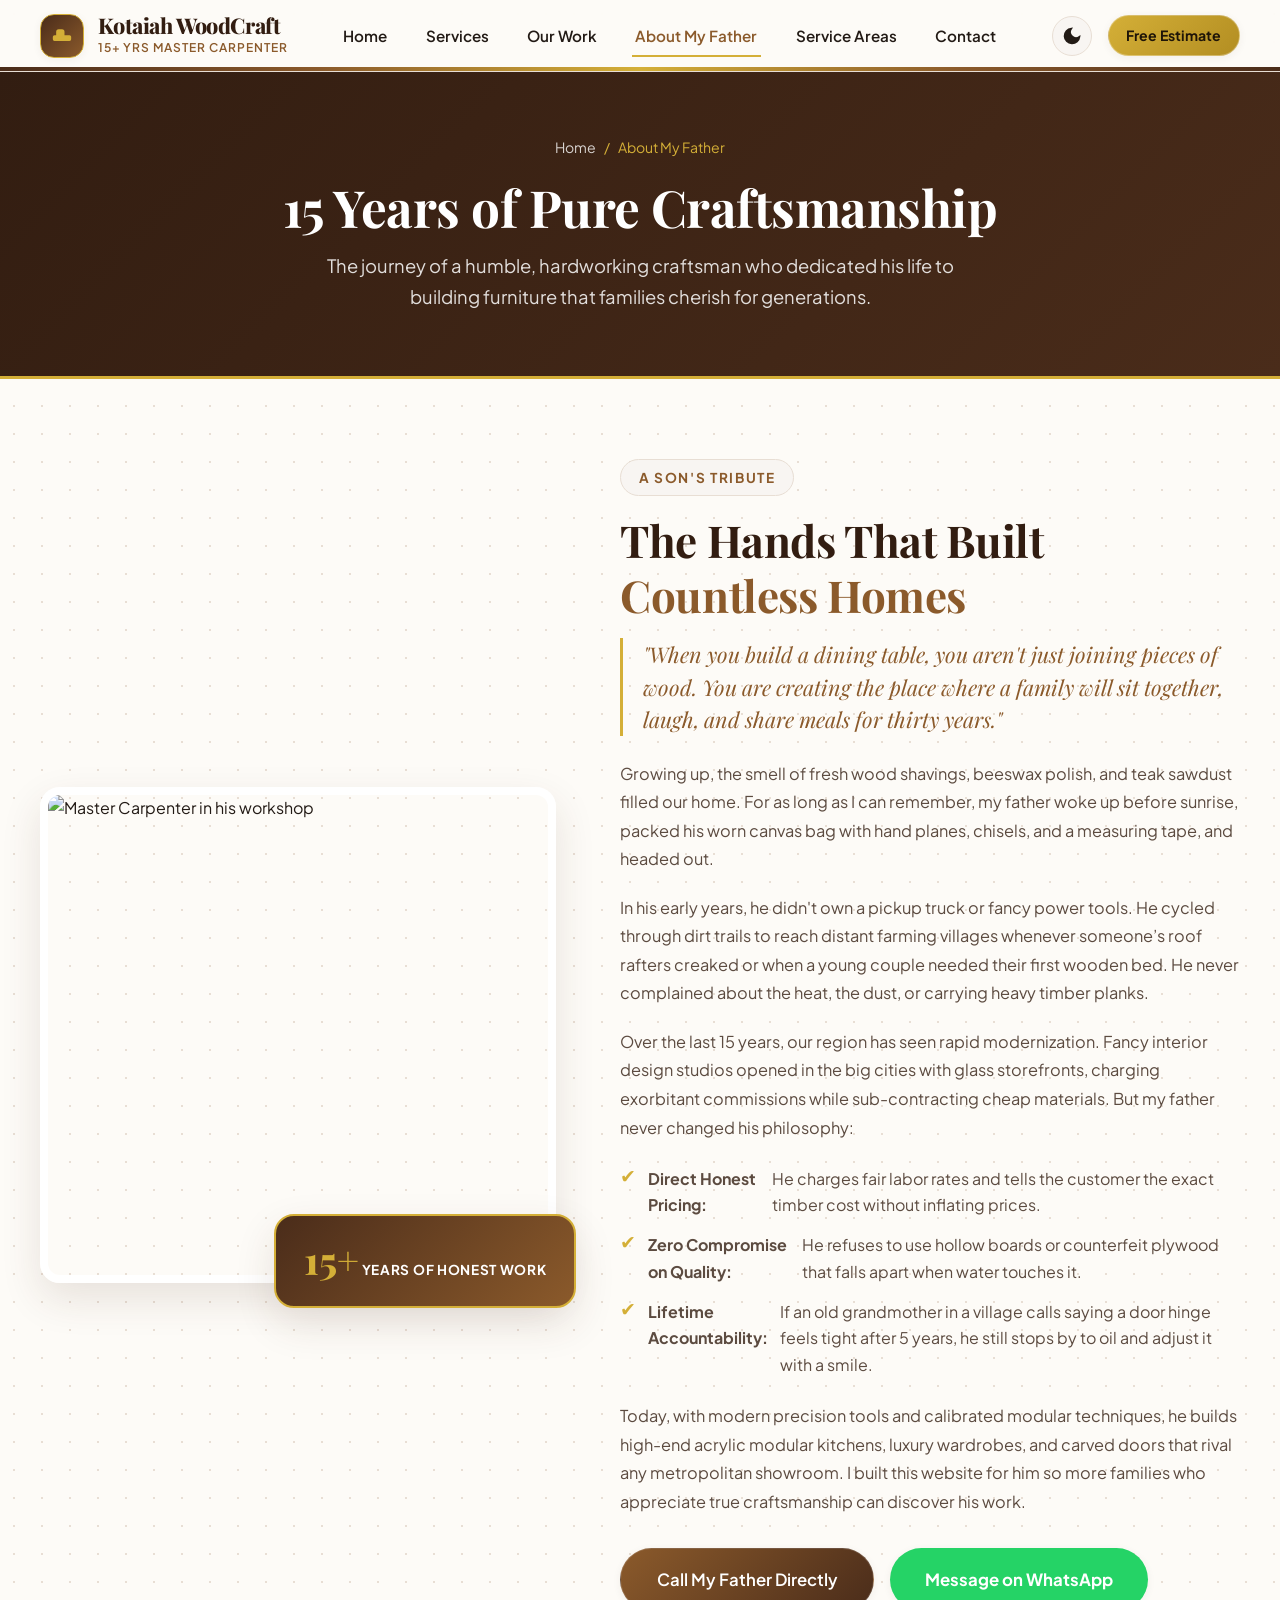
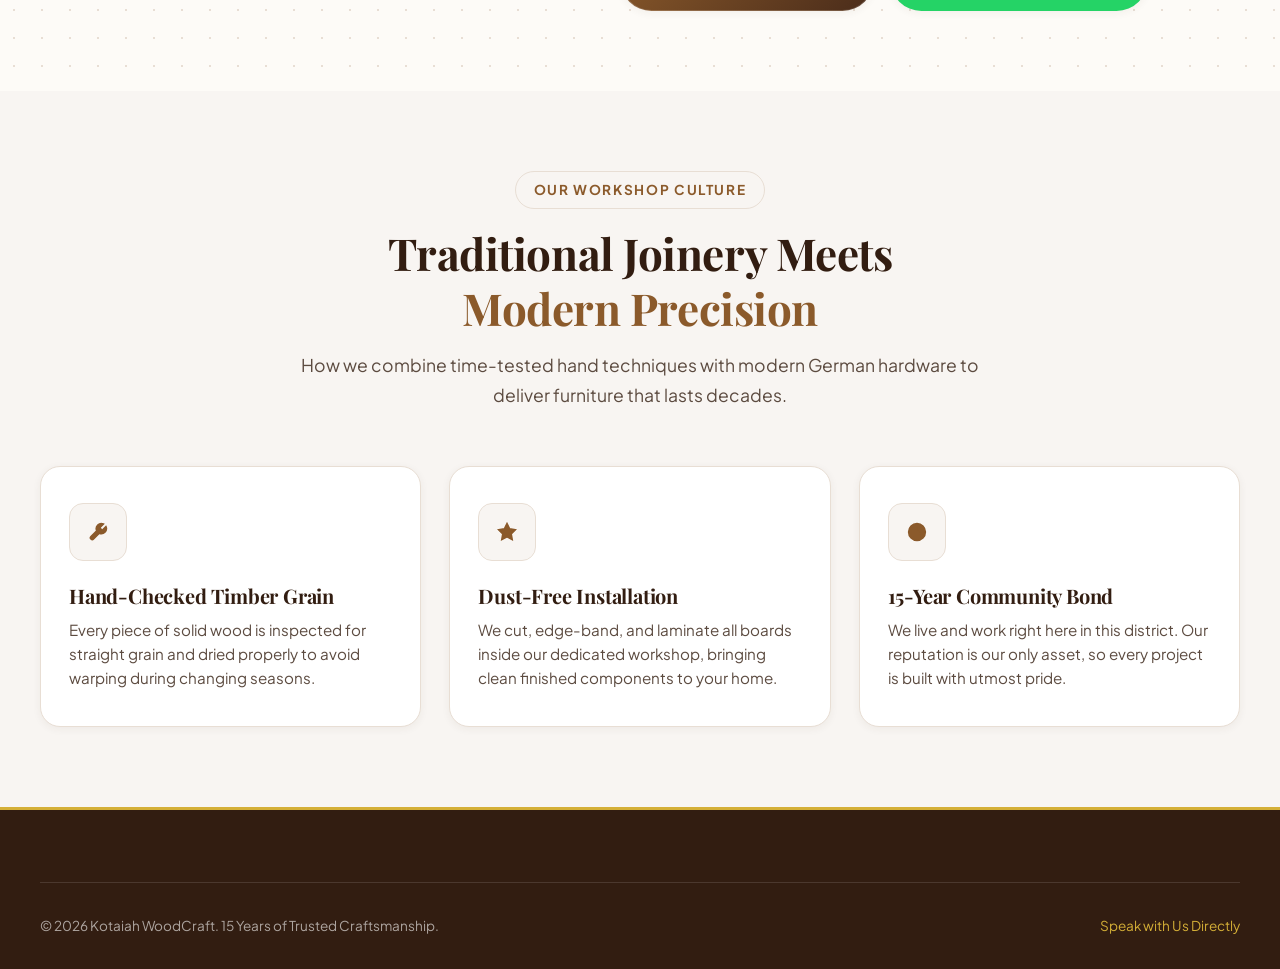
==== about.html @ 524566ff "Kotaiah woodcraft website" ====
<!DOCTYPE html>
<html lang="en" data-theme="light">
<head>
  <meta charset="UTF-8">
  <meta name="viewport" content="width=device-width, initial-scale=1.0">
  <title>About My Father - 15 Years of Dedicated Woodcraft &amp; Trust</title>
  <meta name="description" content="The story of a master carpenter who has spent 15 years building honest, durable furniture for families and businesses across nearby villages.">
  <meta name="keywords" content="master carpenter story, trusted local carpenter, custom furniture craftsman, 15 years carpentry experience, village carpenter">

  <link rel="preconnect" href="https://fonts.googleapis.com">
  <link rel="preconnect" href="https://fonts.gstatic.com" crossorigin>
  <link href="https://fonts.googleapis.com/css2?family=Playfair+Display:ital,wght@0,600;0,700;0,800;1,600&family=Plus+Jakarta+Sans:wght@400;500;600;700&display=swap" rel="stylesheet">
  <link rel="stylesheet" href="css/style.css">
</head>
<body>

  <!-- Header -->
  <header class="site-header wood-grain-accent">
    <div class="container nav-container">
      <a href="index.html" class="brand" aria-label="Master Carpenter Home">
        <div class="brand-icon-box">
          <svg class="icon" viewBox="0 0 24 24" fill="none" stroke="currentColor" stroke-width="2">
            <path d="M3 17h18a1 1 0 0 0 1-1v-3a1 1 0 0 0-1-1H3a1 1 0 0 0-1 1v3a1 1 0 0 0 1 1z"/>
            <path d="M6 12V7a2 2 0 0 1 2-2h4a2 2 0 0 1 2 2v5"/>
          </svg>
        </div>
        <div class="brand-text">
          <span class="brand-name">Kotaiah WoodCraft</span>
          <span class="brand-tagline">15+ Yrs Master Carpenter</span>
        </div>
      </a>

      <nav class="nav-menu" id="navMenu">
        <a href="index.html" class="nav-link">Home</a>
        <a href="services.html" class="nav-link">Services</a>
        <a href="gallery.html" class="nav-link">Our Work</a>
        <a href="about.html" class="nav-link active">About My Father</a>
        <a href="index.html#villages" class="nav-link">Service Areas</a>
        <a href="contact.html" class="nav-link">Contact</a>
      </nav>

      <div class="nav-actions">
        <button id="themeToggleBtn" class="theme-toggle-btn" aria-label="Toggle dark/light mode">
          <svg class="icon moon-icon" viewBox="0 0 24 24" fill="none" stroke="currentColor" stroke-width="2"><path d="M21 12.79A9 9 0 1 1 11.21 3 7 7 0 0 0 21 12.79z"></path></svg>
          <svg class="icon sun-icon" viewBox="0 0 24 24" fill="none" stroke="currentColor" stroke-width="2"><circle cx="12" cy="12" r="5"></circle><line x1="12" y1="1" x2="12" y2="3"></line><line x1="12" y1="21" x2="12" y2="23"></line><line x1="4.22" y1="4.22" x2="5.64" y2="5.64"></line><line x1="18.36" y1="18.36" x2="19.78" y2="19.78"></line><line x1="1" y1="12" x2="3" y2="12"></line><line x1="21" y1="12" x2="23" y2="12"></line><line x1="4.22" y1="19.78" x2="5.64" y2="18.36"></line><line x1="18.36" y1="5.64" x2="19.78" y2="4.22"></line></svg>
        </button>
        <button class="btn btn-gold btn-sm btn-quote-header" data-open-modal="quoteModal">Free Estimate</button>
        <button id="hamburgerBtn" class="hamburger-btn" aria-label="Toggle mobile menu">
          <span></span><span></span><span></span>
        </button>
      </div>
    </div>
  </header>

  <main>
    <!-- Page Hero -->
    <section class="page-hero">
      <div class="container">
        <div class="breadcrumbs">
          <a href="index.html">Home</a> <span>/</span> <span>About My Father</span>
        </div>
        <h1 class="page-hero-title">15 Years of Pure Craftsmanship</h1>
        <p class="page-hero-subtitle">
          The journey of a humble, hardworking craftsman who dedicated his life to building furniture that families cherish for generations.
        </p>
      </div>
    </section>

    <!-- Deep Emotional Story Section -->
    <section class="section">
      <div class="container">
        <div class="about-father-layout">
          <div class="about-father-visual">
            <div class="father-img-frame">
              <img src="https://images.unsplash.com/photo-1540555700478-4be289fbecef?auto=format&fit=crop&w=900&q=80" alt="Master Carpenter in his workshop" class="father-img">
            </div>
            <div class="father-experience-badge">
              <span class="father-badge-num">15+</span>
              <span class="father-badge-text">Years of Honest Work</span>
            </div>
          </div>

          <div class="about-father-content">
            <span class="section-tag">A Son's Tribute</span>
            <h2 class="section-title">The Hands That Built <span>Countless Homes</span></h2>

            <p class="story-quote">
              "When you build a dining table, you aren't just joining pieces of wood. You are creating the place where a family will sit together, laugh, and share meals for thirty years."
            </p>

            <p>
              Growing up, the smell of fresh wood shavings, beeswax polish, and teak sawdust filled our home. For as long as I can remember, my father woke up before sunrise, packed his worn canvas bag with hand planes, chisels, and a measuring tape, and headed out.
            </p>

            <p>
              In his early years, he didn't own a pickup truck or fancy power tools. He cycled through dirt trails to reach distant farming villages whenever someone’s roof rafters creaked or when a young couple needed their first wooden bed. He never complained about the heat, the dust, or carrying heavy timber planks.
            </p>

            <p>
              Over the last 15 years, our region has seen rapid modernization. Fancy interior design studios opened in the big cities with glass storefronts, charging exorbitant commissions while sub-contracting cheap materials. But my father never changed his philosophy:
            </p>

            <ul style="margin: 1.5rem 0; display: flex; flex-direction: column; gap: 0.85rem; color: var(--text-muted); font-size: 1rem;">
              <li style="display: flex; gap: 0.75rem; align-items: flex-start;">
                <span style="color: var(--gold); font-size: 1.2rem; line-height: 1;">✔</span>
                <strong>Direct Honest Pricing:</strong> He charges fair labor rates and tells the customer the exact timber cost without inflating prices.
              </li>
              <li style="display: flex; gap: 0.75rem; align-items: flex-start;">
                <span style="color: var(--gold); font-size: 1.2rem; line-height: 1;">✔</span>
                <strong>Zero Compromise on Quality:</strong> He refuses to use hollow boards or counterfeit plywood that falls apart when water touches it.
              </li>
              <li style="display: flex; gap: 0.75rem; align-items: flex-start;">
                <span style="color: var(--gold); font-size: 1.2rem; line-height: 1;">✔</span>
                <strong>Lifetime Accountability:</strong> If an old grandmother in a village calls saying a door hinge feels tight after 5 years, he still stops by to oil and adjust it with a smile.
              </li>
            </ul>

            <p>
              Today, with modern precision tools and calibrated modular techniques, he builds high-end acrylic modular kitchens, luxury wardrobes, and carved doors that rival any metropolitan showroom. I built this website for him so more families who appreciate true craftsmanship can discover his work.
            </p>

            <div style="margin-top: 2rem; display: flex; gap: 1rem; flex-wrap: wrap;">
              <a href="tel:+919704313746" class="btn btn-primary btn-lg">Call My Father Directly</a>
              <a href="https://wa.me/916301417911" target="_blank" rel="noopener noreferrer" class="btn btn-whatsapp btn-lg">Message on WhatsApp</a>
            </div>
          </div>
        </div>
      </div>
    </section>

    <!-- Workshop & Philosophy Section -->
    <section class="section" style="background-color: var(--bg-cream);">
      <div class="container">
        <div class="section-header">
          <span class="section-tag">Our Workshop Culture</span>
          <h2 class="section-title">Traditional Joinery Meets <span>Modern Precision</span></h2>
          <p class="section-subtitle">
            How we combine time-tested hand techniques with modern German hardware to deliver furniture that lasts decades.
          </p>
        </div>

        <div class="trust-grid">
          <div class="trust-card">
            <div class="trust-icon-box">
              <svg class="icon" viewBox="0 0 24 24" fill="none" stroke="currentColor" stroke-width="2"><path d="M14.7 6.3a1 1 0 0 0 0 1.4l1.6 1.6a1 1 0 0 0 1.4 0l3.77-3.77a6 6 0 0 1-7.94 7.94l-6.91 6.91a2.12 2.12 0 0 1-3-3l6.91-6.91a6 6 0 0 1 7.94-7.94l-3.76 3.76z"/></svg>
            </div>
            <h3 class="trust-title">Hand-Checked Timber Grain</h3>
            <p class="trust-desc">Every piece of solid wood is inspected for straight grain and dried properly to avoid warping during changing seasons.</p>
          </div>

          <div class="trust-card">
            <div class="trust-icon-box">
              <svg class="icon" viewBox="0 0 24 24" fill="none" stroke="currentColor" stroke-width="2"><path d="M12 2l3.09 6.26L22 9.27l-5 4.87 1.18 6.88L12 17.77l-6.18 3.25L7 14.14 2 9.27l6.91-1.01L12 2z"/></svg>
            </div>
            <h3 class="trust-title">Dust-Free Installation</h3>
            <p class="trust-desc">We cut, edge-band, and laminate all boards inside our dedicated workshop, bringing clean finished components to your home.</p>
          </div>

          <div class="trust-card">
            <div class="trust-icon-box">
              <svg class="icon" viewBox="0 0 24 24" fill="none" stroke="currentColor" stroke-width="2"><circle cx="12" cy="12" r="10"/><path d="M12 6v6l4 2"/></svg>
            </div>
            <h3 class="trust-title">15-Year Community Bond</h3>
            <p class="trust-desc">We live and work right here in this district. Our reputation is our only asset, so every project is built with utmost pride.</p>
          </div>
        </div>
      </div>
    </section>
  </main>

  <!-- Footer -->
  <footer class="site-footer">
    <div class="container">
      <div class="footer-bottom">
        <div>&copy; 2026 Kotaiah WoodCraft. 15 Years of Trusted Craftsmanship.</div>
        <div><a href="contact.html" style="color: var(--gold);">Speak with Us Directly</a></div>
      </div>
    </div>
  </footer>

  <!-- Modal -->
  <dialog id="quoteModal" class="custom-modal">
    <div class="modal-header">
      <h3 class="modal-title">Request Free Site Measurement</h3>
      <button type="button" class="modal-close-btn" aria-label="Close dialog">
        <svg class="icon" viewBox="0 0 24 24" fill="none" stroke="currentColor" stroke-width="2"><line x1="18" y1="6" x2="6" y2="18"/><line x1="6" y1="6" x2="18" y2="18"/></svg>
      </button>
    </div>
    <div class="modal-body">
      <form id="quoteModalForm" novalidate>
        <div class="form-group">
          <label class="form-label">Your Name *</label>
          <input type="text" name="name" class="form-input" placeholder="e.g. Ramesh" required>
        </div>
        <div style="display: grid; grid-template-columns: 1fr 1fr; gap: 1rem;">
          <div class="form-group">
            <label class="form-label">Phone *</label>
            <input type="tel" name="phone" class="form-input" placeholder="e.g. 98765 43210" required>
          </div>
          <div class="form-group">
            <label class="form-label">Village *</label>
            <input type="text" name="village" class="form-input" placeholder="e.g. Ramapuram" required>
          </div>
        </div>
        <button type="submit" class="btn btn-whatsapp" style="width: 100%; margin-top: 1rem;">Send on WhatsApp</button>
      </form>
    </div>
  </dialog>

  <script src="js/script.js"></script>
</body>
</html>
---- css/style.css ----
/* ==========================================================================
   MASTER CARPENTER & WOODCRAFT - CORE STYLESHEET
   Color Palette:
   - Wood Brown: #8B5A2B
   - Dark Walnut: #4A2C1A
   - Warm Amber / Gold: #D4AF37
   - Cream / Off-White: #FDFBF7 / #F8F5F2
   - Rich Charcoal: #201815
   ========================================================================== */

:root {
  /* Color Tokens - Light / Warm Craft Theme */
  --primary: #8B5A2B;
  --primary-hover: #734921;
  --primary-light: #A06D3B;
  --primary-glow: rgba(139, 90, 43, 0.2);

  --walnut: #4A2C1A;
  --walnut-deep: #321D11;
  --walnut-glow: rgba(74, 44, 26, 0.25);

  --gold: #D4AF37;
  --gold-light: #F3E5AB;
  --gold-hover: #C59B27;
  --gold-glow: rgba(212, 175, 55, 0.25);

  --bg-main: #FDFBF7;
  --bg-surface: #FFFFFF;
  --bg-surface-elevated: #FFFFFF;
  --bg-cream: #F8F5F2;
  --bg-subtle: #F3ECE4;

  --text-main: #221A15;
  --text-muted: #5C4B40;
  --text-light: #8E7B6F;
  --text-inverse: #FDFBF7;

  --border-light: #E8DED4;
  --border-focus: #8B5A2B;

  --shadow-sm: 0 2px 8px rgba(74, 44, 26, 0.06);
  --shadow-md: 0 8px 24px rgba(74, 44, 26, 0.08);
  --shadow-lg: 0 16px 40px rgba(74, 44, 26, 0.12);
  --shadow-gold: 0 8px 30px rgba(212, 175, 55, 0.25);

  --radius-sm: 8px;
  --radius-md: 14px;
  --radius-lg: 20px;
  --radius-full: 9999px;

  --transition-fast: 0.2s cubic-bezier(0.4, 0, 0.2, 1);
  --transition-normal: 0.3s cubic-bezier(0.4, 0, 0.2, 1);
  --transition-slow: 0.5s cubic-bezier(0.4, 0, 0.2, 1);

  --font-heading: 'Playfair Display', Georgia, serif;
  --font-body: 'Plus Jakarta Sans', -apple-system, BlinkMacSystemFont, 'Segoe UI', Roboto, sans-serif;
}

/* Dark Mode Tokens */
[data-theme="dark"] {
  --primary: #A06D3B;
  --primary-hover: #B88048;
  --primary-light: #C7955F;
  --primary-glow: rgba(160, 109, 59, 0.3);

  --walnut: #2A1A10;
  --walnut-deep: #190F09;
  --walnut-glow: rgba(0, 0, 0, 0.5);

  --gold: #E5B842;
  --gold-light: #4A3C15;
  --gold-hover: #F0C450;
  --gold-glow: rgba(229, 184, 66, 0.3);

  --bg-main: #140E0B;
  --bg-surface: #1E1612;
  --bg-surface-elevated: #261D18;
  --bg-cream: #1A130F;
  --bg-subtle: #291F1A;

  --text-main: #F6EFE9;
  --text-muted: #B8A89C;
  --text-light: #8E7E73;
  --text-inverse: #140E0B;

  --border-light: #382A22;
  --border-focus: #D4AF37;

  --shadow-sm: 0 2px 8px rgba(0, 0, 0, 0.3);
  --shadow-md: 0 8px 24px rgba(0, 0, 0, 0.4);
  --shadow-lg: 0 16px 40px rgba(0, 0, 0, 0.6);
  --shadow-gold: 0 8px 30px rgba(229, 184, 66, 0.2);
}

/* ==========================================================================
   RESET & BASE STYLES
   ========================================================================== */
*, *::before, *::after {
  box-sizing: border-box;
  margin: 0;
  padding: 0;
}

html {
  font-size: 16px;
  scroll-behavior: smooth;
  -webkit-text-size-adjust: 100%;
}

body {
  font-family: var(--font-body);
  font-size: 1rem;
  line-height: 1.65;
  color: var(--text-main);
  background-color: var(--bg-main);
  background-image: radial-gradient(var(--border-light) 0.75px, transparent 0.75px);
  background-size: 28px 28px;
  min-height: 100vh;
  overflow-x: hidden;
  transition: background-color var(--transition-normal), color var(--transition-normal);
}

img, svg, picture, video {
  display: block;
  max-width: 100%;
  height: auto;
}

a {
  color: inherit;
  text-decoration: none;
  transition: color var(--transition-fast);
}

button, input, select, textarea {
  font: inherit;
  color: inherit;
}

button {
  cursor: pointer;
  border: none;
  background: none;
}

ul, ol {
  list-style: none;
}

/* Woodwork Ambient Border Header / Accents */
.wood-grain-accent {
  position: relative;
}
.wood-grain-accent::after {
  content: '';
  position: absolute;
  bottom: 0;
  left: 0;
  right: 0;
  height: 4px;
  background: linear-gradient(90deg, var(--walnut), var(--primary), var(--gold), var(--primary), var(--walnut));
}

/* Container Utilities */
.container {
  width: 100%;
  max-width: 1240px;
  margin-left: auto;
  margin-right: auto;
  padding-left: 1.25rem;
  padding-right: 1.25rem;
}

.container-narrow {
  max-width: 860px;
}

.section {
  padding: 5rem 0;
  position: relative;
}

@media (max-width: 768px) {
  .section {
    padding: 3.5rem 0;
  }
}

/* Typography Helpers */
h1, h2, h3, h4, h5, h6 {
  font-family: var(--font-heading);
  color: var(--text-main);
  line-height: 1.25;
  font-weight: 700;
  letter-spacing: -0.01em;
}

.section-header {
  text-align: center;
  max-width: 720px;
  margin: 0 auto 3.5rem auto;
}

.section-tag {
  display: inline-flex;
  align-items: center;
  gap: 0.5rem;
  font-size: 0.85rem;
  font-weight: 700;
  text-transform: uppercase;
  letter-spacing: 0.12em;
  color: var(--primary);
  background: var(--bg-cream);
  border: 1px solid var(--border-light);
  padding: 0.4rem 1.1rem;
  border-radius: var(--radius-full);
  margin-bottom: 1rem;
}

[data-theme="dark"] .section-tag {
  background: var(--bg-surface-elevated);
}

.section-title {
  font-size: clamp(2rem, 3.5vw, 2.75rem);
  margin-bottom: 1rem;
  color: var(--walnut-deep);
}

[data-theme="dark"] .section-title {
  color: var(--text-main);
}

.section-title span {
  color: var(--primary);
  position: relative;
  display: inline-block;
}

.section-subtitle {
  font-size: 1.1rem;
  color: var(--text-muted);
  line-height: 1.7;
}

/* ==========================================================================
   BUTTONS & BADGES
   ========================================================================== */
.btn {
  display: inline-flex;
  align-items: center;
  justify-content: center;
  gap: 0.6rem;
  font-weight: 600;
  font-size: 0.98rem;
  padding: 0.85rem 1.75rem;
  border-radius: var(--radius-full);
  transition: all var(--transition-normal);
  text-align: center;
  white-space: nowrap;
  box-shadow: var(--shadow-sm);
  position: relative;
  overflow: hidden;
}

.btn::before {
  content: '';
  position: absolute;
  top: 0; left: -100%;
  width: 100%; height: 100%;
  background: linear-gradient(90deg, transparent, rgba(255, 255, 255, 0.2), transparent);
  transition: left 0.6s ease;
}

.btn:hover::before {
  left: 100%;
}

.btn-primary {
  background: linear-gradient(135deg, var(--primary), var(--walnut));
  color: #FFFFFF;
  border: 1px solid rgba(255, 255, 255, 0.15);
}

.btn-primary:hover {
  background: linear-gradient(135deg, var(--primary-hover), var(--walnut-deep));
  transform: translateY(-2px);
  box-shadow: 0 8px 20px var(--primary-glow);
}

.btn-gold {
  background: linear-gradient(135deg, var(--gold), #B38E22);
  color: #1F1508;
  border: 1px solid rgba(255, 255, 255, 0.3);
  font-weight: 700;
}

.btn-gold:hover {
  background: linear-gradient(135deg, var(--gold-hover), #9C7918);
  transform: translateY(-2px);
  box-shadow: var(--shadow-gold);
}

.btn-whatsapp {
  background: #25D366;
  color: #FFFFFF;
  font-weight: 700;
}

.btn-whatsapp:hover {
  background: #20BA5A;
  transform: translateY(-2px);
  box-shadow: 0 8px 24px rgba(37, 211, 102, 0.35);
}

.btn-call {
  background: #1E6091;
  color: #FFFFFF;
}

.btn-call:hover {
  background: #184E77;
  transform: translateY(-2px);
  box-shadow: 0 8px 24px rgba(30, 96, 145, 0.3);
}

.btn-secondary {
  background: var(--bg-surface);
  color: var(--text-main);
  border: 1px solid var(--border-light);
}

.btn-secondary:hover {
  background: var(--bg-cream);
  border-color: var(--primary);
  color: var(--primary);
  transform: translateY(-2px);
}

.btn-outline-white {
  background: transparent;
  color: #FFFFFF;
  border: 1.5px solid rgba(255, 255, 255, 0.7);
  backdrop-filter: blur(4px);
}

.btn-outline-white:hover {
  background: #FFFFFF;
  color: var(--walnut);
  border-color: #FFFFFF;
  transform: translateY(-2px);
}

.btn-sm {
  padding: 0.5rem 1.1rem;
  font-size: 0.88rem;
}

.btn-lg {
  padding: 1.05rem 2.2rem;
  font-size: 1.05rem;
}

.icon {
  width: 1.25rem;
  height: 1.25rem;
  fill: currentColor;
  flex-shrink: 0;
}

/* ==========================================================================
   NAVIGATION & HEADER
   ========================================================================== */
.site-header {
  position: sticky;
  top: 0;
  z-index: 1000;
  background: rgba(253, 251, 247, 0.92);
  backdrop-filter: blur(14px);
  -webkit-backdrop-filter: blur(14px);
  border-bottom: 1px solid var(--border-light);
  transition: all var(--transition-normal);
}

[data-theme="dark"] .site-header {
  background: rgba(20, 14, 11, 0.92);
}

.site-header.scrolled {
  box-shadow: var(--shadow-md);
  padding: 0.3rem 0;
}

.nav-container {
  display: flex;
  align-items: center;
  justify-content: space-between;
  padding: 0.85rem 1.25rem;
}

/* Brand Logo */
.brand {
  display: flex;
  align-items: center;
  gap: 0.85rem;
}

.brand-icon-box {
  width: 44px;
  height: 44px;
  background: linear-gradient(135deg, var(--walnut), var(--primary));
  color: var(--gold);
  border-radius: var(--radius-md);
  display: flex;
  align-items: center;
  justify-content: center;
  border: 1px solid var(--gold);
  box-shadow: var(--shadow-sm);
}

.brand-text {
  display: flex;
  flex-direction: column;
}

.brand-name {
  font-family: var(--font-heading);
  font-size: 1.35rem;
  font-weight: 800;
  line-height: 1.1;
  color: var(--walnut-deep);
  letter-spacing: -0.02em;
}

[data-theme="dark"] .brand-name {
  color: var(--text-main);
}

.brand-tagline {
  font-size: 0.75rem;
  font-weight: 600;
  color: var(--primary);
  letter-spacing: 0.08em;
  text-transform: uppercase;
}

/* Nav Links */
.nav-menu {
  display: flex;
  align-items: center;
  gap: 2rem;
}

.nav-link {
  font-weight: 600;
  font-size: 0.95rem;
  color: var(--text-main);
  padding: 0.4rem 0.2rem;
  position: relative;
  transition: color var(--transition-fast);
}

.nav-link::after {
  content: '';
  position: absolute;
  bottom: -2px;
  left: 0;
  width: 0%;
  height: 2px;
  background: var(--gold);
  transition: width var(--transition-normal);
}

.nav-link:hover,
.nav-link.active {
  color: var(--primary);
}

.nav-link:hover::after,
.nav-link.active::after {
  width: 100%;
}

.nav-actions {
  display: flex;
  align-items: center;
  gap: 1rem;
}

/* Theme Toggle Button */
.theme-toggle-btn {
  width: 40px;
  height: 40px;
  border-radius: 50%;
  background: var(--bg-cream);
  border: 1px solid var(--border-light);
  display: flex;
  align-items: center;
  justify-content: center;
  color: var(--text-main);
  transition: all var(--transition-fast);
}

.theme-toggle-btn:hover {
  background: var(--primary-glow);
  color: var(--primary);
  border-color: var(--primary);
}

.theme-toggle-btn .sun-icon {
  display: none;
}
.theme-toggle-btn .moon-icon {
  display: block;
}

[data-theme="dark"] .theme-toggle-btn .sun-icon {
  display: block;
}
[data-theme="dark"] .theme-toggle-btn .moon-icon {
  display: none;
}

/* Hamburger button */
.hamburger-btn {
  display: none;
  flex-direction: column;
  justify-content: center;
  gap: 5px;
  width: 40px;
  height: 40px;
  padding: 8px;
  border-radius: var(--radius-sm);
  background: var(--bg-cream);
  border: 1px solid var(--border-light);
}

.hamburger-btn span {
  display: block;
  width: 100%;
  height: 2.5px;
  background: var(--text-main);
  border-radius: 2px;
  transition: all var(--transition-normal);
}

.hamburger-btn.active span:nth-child(1) {
  transform: translateY(7.5px) rotate(45deg);
}
.hamburger-btn.active span:nth-child(2) {
  opacity: 0;
}
.hamburger-btn.active span:nth-child(3) {
  transform: translateY(-7.5px) rotate(-45deg);
}

/* Mobile Drawer */
@media (max-width: 992px) {
  .hamburger-btn {
    display: flex;
  }

  .nav-menu {
    position: fixed;
    top: 73px;
    right: -100%;
    width: 300px;
    height: calc(100vh - 73px);
    background: var(--bg-surface-elevated);
    flex-direction: column;
    align-items: flex-start;
    padding: 2.5rem 2rem;
    gap: 1.5rem;
    box-shadow: -8px 0 30px rgba(0, 0, 0, 0.15);
    transition: right var(--transition-normal);
    overflow-y: auto;
    border-left: 1px solid var(--border-light);
  }

  .nav-menu.open {
    right: 0;
  }

  .nav-link {
    font-size: 1.15rem;
    width: 100%;
  }

  .nav-actions .btn-quote-header {
    display: none;
  }
}

/* ==========================================================================
   HERO SECTION
   ========================================================================== */
.hero-section {
  position: relative;
  min-height: 85vh;
  display: flex;
  align-items: center;
  background: linear-gradient(135deg, rgba(35, 22, 14, 0.88), rgba(74, 44, 26, 0.82)),
              url('https://images.unsplash.com/photo-1538688525198-9b88f6f53126?auto=format&fit=crop&w=1920&q=80') center/cover no-repeat;
  color: #FFFFFF;
  padding: 5rem 0 6rem 0;
  overflow: hidden;
}

.hero-overlay-grain {
  position: absolute;
  inset: 0;
  opacity: 0.12;
  background-image: radial-gradient(#D4AF37 1px, transparent 1px);
  background-size: 32px 32px;
  pointer-events: none;
}

.hero-content {
  position: relative;
  z-index: 2;
  max-width: 820px;
}

.hero-badge-group {
  display: flex;
  flex-wrap: wrap;
  align-items: center;
  gap: 0.75rem;
  margin-bottom: 1.5rem;
}

.hero-badge {
  display: inline-flex;
  align-items: center;
  gap: 0.5rem;
  background: rgba(212, 175, 55, 0.2);
  border: 1px solid var(--gold);
  color: var(--gold-light);
  padding: 0.4rem 1rem;
  border-radius: var(--radius-full);
  font-size: 0.88rem;
  font-weight: 700;
  letter-spacing: 0.05em;
  backdrop-filter: blur(8px);
}

.hero-title {
  font-size: clamp(2.4rem, 5vw, 4rem);
  font-weight: 800;
  line-height: 1.15;
  color: #FFFFFF;
  margin-bottom: 1.5rem;
  text-shadow: 0 4px 16px rgba(0, 0, 0, 0.4);
}

.hero-title span {
  color: var(--gold);
  display: inline-block;
  background: linear-gradient(135deg, #FFE29F, var(--gold));
  -webkit-background-clip: text;
  -webkit-text-fill-color: transparent;
}

.hero-subtitle {
  font-size: clamp(1.05rem, 2vw, 1.25rem);
  line-height: 1.7;
  color: rgba(255, 255, 255, 0.9);
  margin-bottom: 2.5rem;
  max-width: 700px;
}

.hero-cta-group {
  display: flex;
  flex-wrap: wrap;
  gap: 1rem;
  margin-bottom: 3rem;
}

/* Hero Trust Stats Bar */
.hero-stats-row {
  display: grid;
  grid-template-columns: repeat(4, 1fr);
  gap: 1.5rem;
  padding-top: 2rem;
  border-top: 1px solid rgba(255, 255, 255, 0.18);
}

@media (max-width: 768px) {
  .hero-stats-row {
    grid-template-columns: repeat(2, 1fr);
    gap: 1.25rem;
  }
}

.stat-item {
  display: flex;
  flex-direction: column;
}

.stat-number {
  font-family: var(--font-heading);
  font-size: 2rem;
  font-weight: 800;
  color: var(--gold);
  line-height: 1.1;
}

.stat-label {
  font-size: 0.85rem;
  color: rgba(255, 255, 255, 0.8);
  font-weight: 500;
}

/* ==========================================================================
   TRUST CARDS (WHY CHOOSE US)
   ========================================================================== */
.trust-grid {
  display: grid;
  grid-template-columns: repeat(auto-fit, minmax(280px, 1fr));
  gap: 1.75rem;
}

.trust-card {
  background: var(--bg-surface);
  border: 1px solid var(--border-light);
  border-radius: var(--radius-lg);
  padding: 2.2rem 1.75rem;
  transition: all var(--transition-normal);
  box-shadow: var(--shadow-sm);
  position: relative;
  overflow: hidden;
}

.trust-card::before {
  content: '';
  position: absolute;
  top: 0;
  left: 0;
  width: 4px;
  height: 0;
  background: var(--primary);
  transition: height var(--transition-normal);
}

.trust-card:hover {
  transform: translateY(-6px);
  box-shadow: var(--shadow-lg);
  border-color: var(--primary);
}

.trust-card:hover::before {
  height: 100%;
}

.trust-icon-box {
  width: 58px;
  height: 58px;
  background: var(--bg-cream);
  border-radius: var(--radius-md);
  display: flex;
  align-items: center;
  justify-content: center;
  color: var(--primary);
  margin-bottom: 1.4rem;
  border: 1px solid var(--border-light);
  transition: all var(--transition-fast);
}

.trust-card:hover .trust-icon-box {
  background: var(--primary);
  color: #FFFFFF;
  transform: scale(1.05);
}

.trust-title {
  font-size: 1.25rem;
  margin-bottom: 0.6rem;
  color: var(--walnut-deep);
}

[data-theme="dark"] .trust-title {
  color: var(--text-main);
}

.trust-desc {
  font-size: 0.95rem;
  color: var(--text-muted);
  line-height: 1.6;
}

/* ==========================================================================
   SERVICES GRID
   ========================================================================== */
.services-grid {
  display: grid;
  grid-template-columns: repeat(auto-fill, minmax(320px, 1fr));
  gap: 2rem;
}

.service-card {
  background: var(--bg-surface);
  border: 1px solid var(--border-light);
  border-radius: var(--radius-lg);
  overflow: hidden;
  box-shadow: var(--shadow-sm);
  transition: all var(--transition-normal);
  display: flex;
  flex-direction: column;
}

.service-card:hover {
  transform: translateY(-6px);
  box-shadow: var(--shadow-lg);
  border-color: var(--primary);
}

.service-img-wrapper {
  position: relative;
  width: 100%;
  height: 220px;
  overflow: hidden;
  background: var(--bg-cream);
}

.service-img {
  width: 100%;
  height: 100%;
  object-fit: cover;
  transition: transform 0.6s cubic-bezier(0.4, 0, 0.2, 1);
}

.service-card:hover .service-img {
  transform: scale(1.08);
}

.service-badge {
  position: absolute;
  top: 1rem;
  right: 1rem;
  background: rgba(35, 22, 14, 0.85);
  color: var(--gold-light);
  font-size: 0.75rem;
  font-weight: 700;
  padding: 0.35rem 0.85rem;
  border-radius: var(--radius-full);
  border: 1px solid var(--gold);
  backdrop-filter: blur(8px);
}

.service-content {
  padding: 1.75rem;
  display: flex;
  flex-direction: column;
  flex-grow: 1;
}

.service-header-row {
  display: flex;
  align-items: center;
  gap: 0.85rem;
  margin-bottom: 0.8rem;
}

.service-icon {
  width: 36px;
  height: 36px;
  color: var(--primary);
  flex-shrink: 0;
}

.service-title {
  font-size: 1.3rem;
  color: var(--walnut-deep);
}

[data-theme="dark"] .service-title {
  color: var(--text-main);
}

.service-desc {
  font-size: 0.94rem;
  color: var(--text-muted);
  line-height: 1.6;
  margin-bottom: 1.25rem;
  flex-grow: 1;
}

.service-features-list {
  margin-bottom: 1.5rem;
  display: flex;
  flex-direction: column;
  gap: 0.4rem;
}

.service-feature-item {
  font-size: 0.85rem;
  color: var(--text-main);
  display: flex;
  align-items: center;
  gap: 0.5rem;
}

.service-feature-item svg {
  color: var(--primary);
  width: 14px;
  height: 14px;
}

.service-footer-row {
  display: flex;
  align-items: center;
  justify-content: space-between;
  padding-top: 1rem;
  border-top: 1px solid var(--border-light);
}

.service-link {
  font-size: 0.9rem;
  font-weight: 700;
  color: var(--primary);
  display: inline-flex;
  align-items: center;
  gap: 0.4rem;
}

.service-link:hover {
  color: var(--walnut);
  gap: 0.7rem;
}

/* ==========================================================================
   BEFORE & AFTER INTERACTIVE SLIDER
   ========================================================================== */
.before-after-container {
  max-width: 980px;
  margin: 0 auto;
  border-radius: var(--radius-lg);
  overflow: hidden;
  box-shadow: var(--shadow-lg);
  border: 2px solid var(--border-light);
  background: var(--bg-surface);
}

.ba-slider-wrapper {
  position: relative;
  width: 100%;
  height: 480px;
  user-select: none;
  overflow: hidden;
}

@media (max-width: 768px) {
  .ba-slider-wrapper {
    height: 320px;
  }
}

.ba-image {
  position: absolute;
  top: 0;
  left: 0;
  width: 100%;
  height: 100%;
  object-fit: cover;
}

.ba-overlay {
  position: absolute;
  top: 0;
  left: 0;
  width: 50%;
  height: 100%;
  overflow: hidden;
}

.ba-overlay .ba-image {
  width: 980px;
  max-width: none;
}

@media (max-width: 1024px) {
  .ba-overlay .ba-image {
    width: 100vw;
  }
}

.ba-label {
  position: absolute;
  bottom: 1.25rem;
  padding: 0.4rem 1rem;
  border-radius: var(--radius-full);
  font-size: 0.82rem;
  font-weight: 700;
  text-transform: uppercase;
  letter-spacing: 0.08em;
  background: rgba(20, 14, 11, 0.85);
  color: #FFFFFF;
  backdrop-filter: blur(8px);
  border: 1px solid rgba(255, 255, 255, 0.2);
}

.ba-label-before {
  left: 1.25rem;
}

.ba-label-after {
  right: 1.25rem;
}

.ba-handle {
  position: absolute;
  top: 0;
  bottom: 0;
  left: 50%;
  width: 4px;
  background: var(--gold);
  transform: translateX(-50%);
  cursor: ew-resize;
}

.ba-handle-button {
  position: absolute;
  top: 50%;
  left: 50%;
  transform: translate(-50%, -50%);
  width: 44px;
  height: 44px;
  border-radius: 50%;
  background: var(--gold);
  color: var(--walnut-deep);
  display: flex;
  align-items: center;
  justify-content: center;
  box-shadow: 0 0 20px rgba(0, 0, 0, 0.4);
  border: 3px solid #FFFFFF;
}

.ba-handle-button svg {
  width: 20px;
  height: 20px;
}

/* ==========================================================================
   PORTFOLIO & GALLERY
   ========================================================================== */
.gallery-filters {
  display: flex;
  flex-wrap: wrap;
  justify-content: center;
  gap: 0.75rem;
  margin-bottom: 2.5rem;
}

.filter-btn {
  padding: 0.55rem 1.4rem;
  border-radius: var(--radius-full);
  font-size: 0.92rem;
  font-weight: 600;
  background: var(--bg-surface);
  border: 1px solid var(--border-light);
  color: var(--text-muted);
  transition: all var(--transition-fast);
}

.filter-btn:hover {
  color: var(--primary);
  border-color: var(--primary);
  background: var(--bg-cream);
}

.filter-btn.active {
  background: var(--primary);
  color: #FFFFFF;
  border-color: var(--primary);
  box-shadow: 0 4px 12px var(--primary-glow);
}

.gallery-grid {
  display: grid;
  grid-template-columns: repeat(auto-fill, minmax(320px, 1fr));
  gap: 1.5rem;
}

.gallery-item {
  position: relative;
  border-radius: var(--radius-md);
  overflow: hidden;
  background: var(--bg-cream);
  height: 300px;
  box-shadow: var(--shadow-sm);
  border: 1px solid var(--border-light);
  cursor: pointer;
  transition: all var(--transition-normal);
}

.gallery-item:hover {
  transform: translateY(-4px);
  box-shadow: var(--shadow-lg);
  border-color: var(--gold);
}

.gallery-img {
  width: 100%;
  height: 100%;
  object-fit: cover;
  transition: transform 0.6s ease;
}

.gallery-item:hover .gallery-img {
  transform: scale(1.08);
}

.gallery-overlay {
  position: absolute;
  inset: 0;
  background: linear-gradient(to top, rgba(30, 18, 12, 0.92) 0%, rgba(30, 18, 12, 0.3) 60%, transparent 100%);
  display: flex;
  flex-direction: column;
  justify-content: flex-end;
  padding: 1.5rem;
  color: #FFFFFF;
  opacity: 0.95;
  transition: opacity var(--transition-normal);
}

.gallery-item-category {
  font-size: 0.75rem;
  text-transform: uppercase;
  font-weight: 700;
  color: var(--gold);
  letter-spacing: 0.1em;
  margin-bottom: 0.3rem;
}

.gallery-item-title {
  font-size: 1.2rem;
  font-weight: 700;
  color: #FFFFFF;
  margin-bottom: 0.3rem;
}

.gallery-item-location {
  font-size: 0.85rem;
  color: rgba(255, 255, 255, 0.8);
  display: flex;
  align-items: center;
  gap: 0.35rem;
}

.gallery-zoom-icon {
  position: absolute;
  top: 1rem;
  right: 1rem;
  width: 38px;
  height: 38px;
  background: rgba(255, 255, 255, 0.2);
  border: 1px solid rgba(255, 255, 255, 0.4);
  border-radius: 50%;
  display: flex;
  align-items: center;
  justify-content: center;
  color: #FFFFFF;
  backdrop-filter: blur(4px);
  transform: scale(0.8);
  opacity: 0;
  transition: all var(--transition-fast);
}

.gallery-item:hover .gallery-zoom-icon {
  transform: scale(1);
  opacity: 1;
}

/* ==========================================================================
   HOW WE WORK TIMELINE
   ========================================================================== */
.timeline-grid {
  display: grid;
  grid-template-columns: repeat(auto-fit, minmax(240px, 1fr));
  gap: 2rem;
  position: relative;
}

.timeline-step {
  background: var(--bg-surface);
  border: 1px solid var(--border-light);
  border-radius: var(--radius-lg);
  padding: 2rem 1.5rem;
  position: relative;
  text-align: center;
  box-shadow: var(--shadow-sm);
  transition: all var(--transition-normal);
}

.timeline-step:hover {
  transform: translateY(-5px);
  border-color: var(--primary);
  box-shadow: var(--shadow-md);
}

.step-badge {
  position: absolute;
  top: -16px;
  left: 50%;
  transform: translateX(-50%);
  width: 36px;
  height: 36px;
  border-radius: 50%;
  background: var(--primary);
  color: #FFFFFF;
  font-weight: 800;
  font-size: 0.95rem;
  display: flex;
  align-items: center;
  justify-content: center;
  border: 3px solid var(--bg-surface);
  box-shadow: var(--shadow-sm);
}

.step-icon-box {
  width: 60px;
  height: 60px;
  margin: 0.8rem auto 1.2rem auto;
  border-radius: var(--radius-md);
  background: var(--bg-cream);
  color: var(--walnut);
  display: flex;
  align-items: center;
  justify-content: center;
  border: 1px solid var(--border-light);
}

.timeline-step:hover .step-icon-box {
  background: var(--gold-light);
  color: var(--walnut-deep);
}

.step-title {
  font-size: 1.15rem;
  margin-bottom: 0.5rem;
}

.step-desc {
  font-size: 0.9rem;
  color: var(--text-muted);
  line-height: 1.55;
}

/* ==========================================================================
   ABOUT MY FATHER (STORY SECTION)
   ========================================================================== */
.about-father-layout {
  display: grid;
  grid-template-columns: 1fr 1.2fr;
  gap: 4rem;
  align-items: center;
}

@media (max-width: 992px) {
  .about-father-layout {
    grid-template-columns: 1fr;
    gap: 3rem;
  }
}

.about-father-visual {
  position: relative;
}

.father-img-frame {
  border-radius: var(--radius-lg);
  overflow: hidden;
  box-shadow: var(--shadow-lg);
  border: 8px solid var(--bg-surface);
  position: relative;
}

.father-img {
  width: 100%;
  height: 480px;
  object-fit: cover;
}

.father-experience-badge {
  position: absolute;
  bottom: -25px;
  right: -20px;
  background: linear-gradient(135deg, var(--walnut), var(--primary));
  color: #FFFFFF;
  border: 2px solid var(--gold);
  border-radius: var(--radius-lg);
  padding: 1.5rem 1.75rem;
  box-shadow: var(--shadow-lg);
  text-align: center;
}

.father-badge-num {
  font-family: var(--font-heading);
  font-size: 2.4rem;
  font-weight: 800;
  color: var(--gold);
  line-height: 1;
}

.father-badge-text {
  font-size: 0.85rem;
  font-weight: 700;
  text-transform: uppercase;
  letter-spacing: 0.05em;
}

.about-father-content .story-quote {
  font-family: var(--font-heading);
  font-size: 1.35rem;
  font-style: italic;
  color: var(--primary);
  line-height: 1.5;
  margin-bottom: 1.5rem;
  border-left: 3px solid var(--gold);
  padding-left: 1.25rem;
}

.about-father-content p {
  color: var(--text-muted);
  font-size: 1.02rem;
  margin-bottom: 1.25rem;
  line-height: 1.75;
}

.values-grid {
  display: grid;
  grid-template-columns: repeat(2, 1fr);
  gap: 1.25rem;
  margin-top: 2rem;
  margin-bottom: 2rem;
}

@media (max-width: 576px) {
  .values-grid {
    grid-template-columns: 1fr;
  }
}

.value-item {
  display: flex;
  align-items: flex-start;
  gap: 0.85rem;
}

.value-icon {
  width: 28px;
  height: 28px;
  color: var(--primary);
  flex-shrink: 0;
  margin-top: 2px;
}

.value-title {
  font-size: 1rem;
  font-weight: 700;
  color: var(--text-main);
  margin-bottom: 0.2rem;
}

.value-desc {
  font-size: 0.85rem;
  color: var(--text-muted);
  line-height: 1.4;
}

/* ==========================================================================
   SERVICE AREAS (ANIMATED VILLAGE CHIPS)
   ========================================================================== */
.village-chips-wrapper {
  background: var(--bg-surface);
  border: 1px solid var(--border-light);
  border-radius: var(--radius-lg);
  padding: 3rem 2.5rem;
  box-shadow: var(--shadow-sm);
  text-align: center;
}

.village-chips-grid {
  display: flex;
  flex-wrap: wrap;
  justify-content: center;
  gap: 0.85rem;
  margin-top: 2rem;
  margin-bottom: 2rem;
}

.village-chip {
  display: inline-flex;
  align-items: center;
  gap: 0.5rem;
  padding: 0.6rem 1.25rem;
  background: var(--bg-cream);
  border: 1px solid var(--border-light);
  border-radius: var(--radius-full);
  font-size: 0.95rem;
  font-weight: 600;
  color: var(--text-main);
  transition: all var(--transition-fast);
  cursor: pointer;
}

.village-chip:hover {
  background: var(--primary);
  color: #FFFFFF;
  border-color: var(--primary);
  transform: translateY(-3px) scale(1.03);
  box-shadow: 0 6px 16px var(--primary-glow);
}

.village-chip svg {
  color: var(--primary);
  transition: color var(--transition-fast);
}

.village-chip:hover svg {
  color: var(--gold-light);
}

.village-note {
  font-size: 0.95rem;
  color: var(--text-muted);
}

/* ==========================================================================
   WOODWORK ESTIMATOR / CALCULATOR
   ========================================================================== */
.estimator-card {
  background: var(--bg-surface);
  border: 1px solid var(--border-light);
  border-radius: var(--radius-lg);
  padding: 3rem 2.5rem;
  box-shadow: var(--shadow-md);
  max-width: 900px;
  margin: 0 auto;
}

@media (max-width: 768px) {
  .estimator-card {
    padding: 2rem 1.25rem;
  }
}

.calc-grid {
  display: grid;
  grid-template-columns: 1fr 1fr;
  gap: 2.5rem;
  align-items: center;
}

@media (max-width: 768px) {
  .calc-grid {
    grid-template-columns: 1fr;
    gap: 2rem;
  }
}

.calc-form-group {
  margin-bottom: 1.5rem;
}

.calc-label {
  display: block;
  font-weight: 700;
  font-size: 0.92rem;
  color: var(--text-main);
  margin-bottom: 0.5rem;
}

.calc-select, .calc-range {
  width: 100%;
  padding: 0.8rem 1rem;
  border-radius: var(--radius-sm);
  border: 1px solid var(--border-light);
  background: var(--bg-cream);
  color: var(--text-main);
  outline: none;
  transition: border-color var(--transition-fast);
}

.calc-select:focus {
  border-color: var(--primary);
}

.calc-range-wrapper {
  display: flex;
  align-items: center;
  gap: 1rem;
}

.calc-range-val {
  font-weight: 700;
  color: var(--primary);
  min-width: 60px;
  font-size: 1.05rem;
}

.calc-result-box {
  background: linear-gradient(135deg, var(--walnut-deep), var(--walnut));
  color: #FFFFFF;
  border-radius: var(--radius-md);
  padding: 2.2rem;
  text-align: center;
  border: 1px solid var(--gold);
  box-shadow: var(--shadow-lg);
}

.calc-result-subtitle {
  font-size: 0.88rem;
  color: var(--gold-light);
  text-transform: uppercase;
  letter-spacing: 0.1em;
  font-weight: 700;
}

.calc-price-display {
  font-family: var(--font-heading);
  font-size: 2.5rem;
  font-weight: 800;
  color: var(--gold);
  margin: 0.75rem 0;
  line-height: 1.1;
}

.calc-disclaimer {
  font-size: 0.78rem;
  color: rgba(255, 255, 255, 0.75);
  margin-bottom: 1.5rem;
  line-height: 1.4;
}

/* ==========================================================================
   CUSTOMER TESTIMONIALS
   ========================================================================== */
.testimonials-grid {
  display: grid;
  grid-template-columns: repeat(auto-fit, minmax(300px, 1fr));
  gap: 2rem;
}

.testimonial-card {
  background: var(--bg-surface);
  border: 1px solid var(--border-light);
  border-radius: var(--radius-lg);
  padding: 2.2rem;
  box-shadow: var(--shadow-sm);
  display: flex;
  flex-direction: column;
  transition: all var(--transition-normal);
  position: relative;
}

.testimonial-card:hover {
  transform: translateY(-5px);
  box-shadow: var(--shadow-lg);
  border-color: var(--gold);
}

.star-rating {
  display: flex;
  gap: 0.25rem;
  color: #F5A623;
  margin-bottom: 1rem;
}

.testimonial-text {
  font-size: 0.98rem;
  color: var(--text-muted);
  line-height: 1.65;
  margin-bottom: 1.5rem;
  flex-grow: 1;
  font-style: italic;
}

.testimonial-author {
  display: flex;
  align-items: center;
  gap: 1rem;
  padding-top: 1rem;
  border-top: 1px solid var(--border-light);
}

.author-avatar {
  width: 48px;
  height: 48px;
  border-radius: 50%;
  background: var(--bg-cream);
  border: 2px solid var(--primary);
  display: flex;
  align-items: center;
  justify-content: center;
  font-weight: 700;
  color: var(--primary);
  font-size: 1.1rem;
}

.author-name {
  font-size: 1.05rem;
  font-weight: 700;
  color: var(--walnut-deep);
}

[data-theme="dark"] .author-name {
  color: var(--text-main);
}

.author-location {
  font-size: 0.82rem;
  color: var(--primary);
  font-weight: 600;
}

/* ==========================================================================
   FAQ SECTION
   ========================================================================== */
.faq-accordion {
  max-width: 820px;
  margin: 0 auto;
  display: flex;
  flex-direction: column;
  gap: 1rem;
}

.faq-item {
  background: var(--bg-surface);
  border: 1px solid var(--border-light);
  border-radius: var(--radius-md);
  overflow: hidden;
  transition: all var(--transition-fast);
}

.faq-item:hover {
  border-color: var(--primary);
}

.faq-question {
  padding: 1.25rem 1.5rem;
  font-size: 1.08rem;
  font-weight: 700;
  color: var(--text-main);
  cursor: pointer;
  display: flex;
  justify-content: space-between;
  align-items: center;
  list-style: none;
  user-select: none;
}

.faq-question::-webkit-details-marker {
  display: none;
}

.faq-question svg {
  transition: transform var(--transition-fast);
  color: var(--primary);
  flex-shrink: 0;
}

.faq-item[open] .faq-question svg {
  transform: rotate(180deg);
}

.faq-answer {
  padding: 0 1.5rem 1.25rem 1.5rem;
  font-size: 0.96rem;
  color: var(--text-muted);
  line-height: 1.65;
  border-top: 1px solid var(--border-light);
  padding-top: 1rem;
}

/* ==========================================================================
   CONTACT SECTION
   ========================================================================== */
.contact-grid {
  display: grid;
  grid-template-columns: 1fr 1.2fr;
  gap: 3.5rem;
}

@media (max-width: 992px) {
  .contact-grid {
    grid-template-columns: 1fr;
    gap: 2.5rem;
  }
}

.contact-info-card {
  background: linear-gradient(135deg, var(--walnut-deep), var(--walnut));
  color: #FFFFFF;
  border-radius: var(--radius-lg);
  padding: 2.5rem;
  display: flex;
  flex-direction: column;
  justify-content: space-between;
  border: 1px solid var(--gold);
  box-shadow: var(--shadow-lg);
}

.contact-info-title {
  color: #FFFFFF;
  font-size: 1.8rem;
  margin-bottom: 0.75rem;
}

.contact-info-desc {
  color: rgba(255, 255, 255, 0.85);
  margin-bottom: 2rem;
  font-size: 0.98rem;
}

.contact-details-list {
  display: flex;
  flex-direction: column;
  gap: 1.4rem;
  margin-bottom: 2rem;
}

.contact-detail-item {
  display: flex;
  align-items: flex-start;
  gap: 1rem;
}

.contact-detail-icon {
  width: 42px;
  height: 42px;
  border-radius: 50%;
  background: rgba(212, 175, 55, 0.2);
  border: 1px solid var(--gold);
  color: var(--gold);
  display: flex;
  align-items: center;
  justify-content: center;
  flex-shrink: 0;
}

.contact-detail-label {
  font-size: 0.8rem;
  color: var(--gold-light);
  text-transform: uppercase;
  letter-spacing: 0.08em;
  font-weight: 700;
}

.contact-detail-val {
  font-size: 1.05rem;
  color: #FFFFFF;
  font-weight: 600;
}

/* Contact Form */
.contact-form-card {
  background: var(--bg-surface);
  border: 1px solid var(--border-light);
  border-radius: var(--radius-lg);
  padding: 2.5rem;
  box-shadow: var(--shadow-md);
}

.form-group {
  margin-bottom: 1.25rem;
}

.form-label {
  display: block;
  font-size: 0.9rem;
  font-weight: 700;
  color: var(--text-main);
  margin-bottom: 0.4rem;
}

.form-input, .form-select, .form-textarea {
  width: 100%;
  padding: 0.85rem 1.1rem;
  border-radius: var(--radius-sm);
  border: 1px solid var(--border-light);
  background: var(--bg-cream);
  color: var(--text-main);
  outline: none;
  transition: all var(--transition-fast);
}

.form-input:focus, .form-select:focus, .form-textarea:focus {
  border-color: var(--primary);
  background: var(--bg-surface);
  box-shadow: 0 0 0 3px var(--primary-glow);
}

.form-textarea {
  resize: vertical;
  min-height: 120px;
}

.form-error-msg {
  color: #D32F2F;
  font-size: 0.8rem;
  margin-top: 0.3rem;
  display: none;
}

.form-input.error, .form-select.error, .form-textarea.error {
  border-color: #D32F2F;
}

.form-input.error + .form-error-msg {
  display: block;
}

/* Map Placeholder */
.map-container {
  margin-top: 1.5rem;
  border-radius: var(--radius-md);
  overflow: hidden;
  height: 200px;
  border: 1px solid rgba(255, 255, 255, 0.2);
  background: rgba(0, 0, 0, 0.25);
  display: flex;
  align-items: center;
  justify-content: center;
  color: #FFFFFF;
  text-align: center;
  padding: 1rem;
}

/* ==========================================================================
   FOOTER
   ========================================================================== */
.site-footer {
  background: var(--walnut-deep);
  color: #FFFFFF;
  padding: 4.5rem 0 2rem 0;
  border-top: 3px solid var(--gold);
}

.footer-grid {
  display: grid;
  grid-template-columns: 2fr 1fr 1fr 1.5fr;
  gap: 3rem;
  margin-bottom: 3.5rem;
}

@media (max-width: 992px) {
  .footer-grid {
    grid-template-columns: repeat(2, 1fr);
    gap: 2.5rem;
  }
}

@media (max-width: 576px) {
  .footer-grid {
    grid-template-columns: 1fr;
    gap: 2rem;
  }
}

.footer-col-title {
  font-size: 1.15rem;
  color: var(--gold);
  margin-bottom: 1.25rem;
  font-weight: 700;
  position: relative;
  padding-bottom: 0.5rem;
}

.footer-col-title::after {
  content: '';
  position: absolute;
  bottom: 0;
  left: 0;
  width: 30px;
  height: 2px;
  background: var(--primary);
}

.footer-about-text {
  color: rgba(255, 255, 255, 0.75);
  font-size: 0.94rem;
  line-height: 1.65;
  margin-bottom: 1.5rem;
}

.footer-links-list {
  display: flex;
  flex-direction: column;
  gap: 0.65rem;
}

.footer-link {
  color: rgba(255, 255, 255, 0.8);
  font-size: 0.92rem;
  transition: color var(--transition-fast);
  display: inline-flex;
  align-items: center;
  gap: 0.4rem;
}

.footer-link:hover {
  color: var(--gold);
  transform: translateX(4px);
}

.footer-contact-row {
  display: flex;
  align-items: flex-start;
  gap: 0.75rem;
  margin-bottom: 0.85rem;
  color: rgba(255, 255, 255, 0.8);
  font-size: 0.92rem;
}

.footer-contact-row svg {
  color: var(--gold);
  width: 18px;
  height: 18px;
  flex-shrink: 0;
  margin-top: 2px;
}

.footer-bottom {
  padding-top: 2rem;
  border-top: 1px solid rgba(255, 255, 255, 0.12);
  display: flex;
  align-items: center;
  justify-content: space-between;
  flex-wrap: wrap;
  gap: 1rem;
  font-size: 0.85rem;
  color: rgba(255, 255, 255, 0.6);
}

/* ==========================================================================
   FLOATING ACTION BUTTONS
   ========================================================================== */
.floating-actions {
  position: fixed;
  bottom: 1.75rem;
  right: 1.75rem;
  display: flex;
  flex-direction: column;
  gap: 0.85rem;
  z-index: 999;
}

.floating-btn {
  width: 52px;
  height: 52px;
  border-radius: 50%;
  display: flex;
  align-items: center;
  justify-content: center;
  color: #FFFFFF;
  box-shadow: 0 6px 20px rgba(0, 0, 0, 0.3);
  transition: all var(--transition-normal);
  position: relative;
}

.floating-btn:hover {
  transform: scale(1.1);
}

.floating-whatsapp {
  background: #25D366;
}

.floating-whatsapp::before {
  content: '';
  position: absolute;
  inset: -4px;
  border-radius: 50%;
  background: #25D366;
  opacity: 0.4;
  animation: pulse-ring 2s infinite cubic-bezier(0.25, 0.46, 0.45, 0.94);
  z-index: -1;
}

@keyframes pulse-ring {
  0% { transform: scale(0.9); opacity: 0.6; }
  50% { transform: scale(1.3); opacity: 0; }
  100% { transform: scale(0.9); opacity: 0; }
}

.floating-call {
  background: #1E6091;
  display: none;
}

@media (max-width: 768px) {
  .floating-call {
    display: flex;
  }
}

.floating-top {
  background: var(--walnut);
  border: 1px solid var(--gold);
  color: var(--gold);
  opacity: 0;
  pointer-events: none;
  transform: translateY(10px);
}

.floating-top.visible {
  opacity: 1;
  pointer-events: auto;
  transform: translateY(0);
}

/* ==========================================================================
   NATIVE DIALOG MODAL (ESTIMATE & LIGHTBOX)
   ========================================================================== */
dialog.custom-modal {
  margin: auto;
  border: none;
  border-radius: var(--radius-lg);
  background: var(--bg-surface);
  color: var(--text-main);
  box-shadow: var(--shadow-lg);
  max-width: 600px;
  width: 90%;
  overflow: hidden;
  padding: 0;
}

dialog.custom-modal::backdrop {
  background: rgba(15, 10, 8, 0.75);
  backdrop-filter: blur(6px);
}

.modal-header {
  padding: 1.5rem 1.75rem;
  background: linear-gradient(135deg, var(--walnut-deep), var(--walnut));
  color: #FFFFFF;
  display: flex;
  align-items: center;
  justify-content: space-between;
  border-bottom: 2px solid var(--gold);
}

.modal-title {
  font-size: 1.35rem;
  color: #FFFFFF;
}

.modal-close-btn {
  color: rgba(255, 255, 255, 0.8);
  width: 32px;
  height: 32px;
  display: flex;
  align-items: center;
  justify-content: center;
  border-radius: 50%;
  transition: all var(--transition-fast);
}

.modal-close-btn:hover {
  background: rgba(255, 255, 255, 0.2);
  color: #FFFFFF;
}

.modal-body {
  padding: 2rem 1.75rem;
  max-height: 80vh;
  overflow-y: auto;
}

/* Lightbox Specific Modal */
dialog.lightbox-modal {
  max-width: 900px;
  width: 95%;
  background: #110B08;
  color: #FFFFFF;
  border: 1px solid var(--gold);
}

dialog.lightbox-modal .modal-body {
  padding: 0;
  position: relative;
  display: flex;
  flex-direction: column;
}

.lightbox-img-wrapper {
  width: 100%;
  height: 520px;
  background: #000000;
  display: flex;
  align-items: center;
  justify-content: center;
}

@media (max-width: 768px) {
  .lightbox-img-wrapper {
    height: 320px;
  }
}

.lightbox-img {
  max-width: 100%;
  max-height: 100%;
  object-fit: contain;
}

.lightbox-details {
  padding: 1.25rem 1.75rem;
  background: #1E1510;
  display: flex;
  align-items: center;
  justify-content: space-between;
  flex-wrap: wrap;
  gap: 1rem;
}

.lightbox-title {
  font-size: 1.25rem;
  color: var(--gold);
}

.lightbox-meta {
  font-size: 0.88rem;
  color: rgba(255, 255, 255, 0.7);
}

/* ==========================================================================
   PAGE HERO FOR SUBPAGES (SERVICES, ABOUT, GALLERY, CONTACT)
   ========================================================================== */
.page-hero {
  padding: 4rem 0;
  background: linear-gradient(135deg, var(--walnut-deep), var(--walnut));
  color: #FFFFFF;
  text-align: center;
  position: relative;
  border-bottom: 3px solid var(--gold);
}

.page-hero-title {
  font-size: clamp(2.2rem, 4vw, 3.2rem);
  color: #FFFFFF;
  margin-bottom: 0.75rem;
}

.page-hero-subtitle {
  font-size: 1.15rem;
  color: rgba(255, 255, 255, 0.85);
  max-width: 680px;
  margin: 0 auto;
}

.breadcrumbs {
  display: flex;
  align-items: center;
  justify-content: center;
  gap: 0.5rem;
  font-size: 0.88rem;
  color: var(--gold);
  margin-bottom: 1rem;
}

.breadcrumbs a {
  color: rgba(255, 255, 255, 0.8);
}

.breadcrumbs a:hover {
  color: #FFFFFF;
}

/* Material Guide Cards on Services Page */
.materials-grid {
  display: grid;
  grid-template-columns: repeat(auto-fit, minmax(260px, 1fr));
  gap: 1.75rem;
}

.material-card {
  background: var(--bg-surface);
  border: 1px solid var(--border-light);
  border-radius: var(--radius-md);
  padding: 1.75rem;
  box-shadow: var(--shadow-sm);
  transition: all var(--transition-fast);
}

.material-card:hover {
  border-color: var(--primary);
  transform: translateY(-4px);
}

.material-badge {
  display: inline-block;
  font-size: 0.75rem;
  font-weight: 700;
  color: var(--primary);
  background: var(--bg-cream);
  padding: 0.25rem 0.75rem;
  border-radius: var(--radius-full);
  margin-bottom: 0.75rem;
}

.material-title {
  font-size: 1.2rem;
  margin-bottom: 0.5rem;
}

.material-desc {
  font-size: 0.9rem;
  color: var(--text-muted);
  line-height: 1.6;
}

/* ==========================================================================
   ANIMATIONS & UTILITIES
   ========================================================================== */
.fade-in-up {
  opacity: 0;
  transform: translateY(24px);
  transition: opacity 0.6s ease-out, transform 0.6s ease-out;
}

.fade-in-up.appear {
  opacity: 1;
  transform: translateY(0);
}

@media (prefers-reduced-motion: reduce) {
  *, *::before, *::after {
    animation-duration: 0.01ms !important;
    animation-iteration-count: 1 !important;
    transition-duration: 0.01ms !important;
    scroll-behavior: auto !important;
  }
}
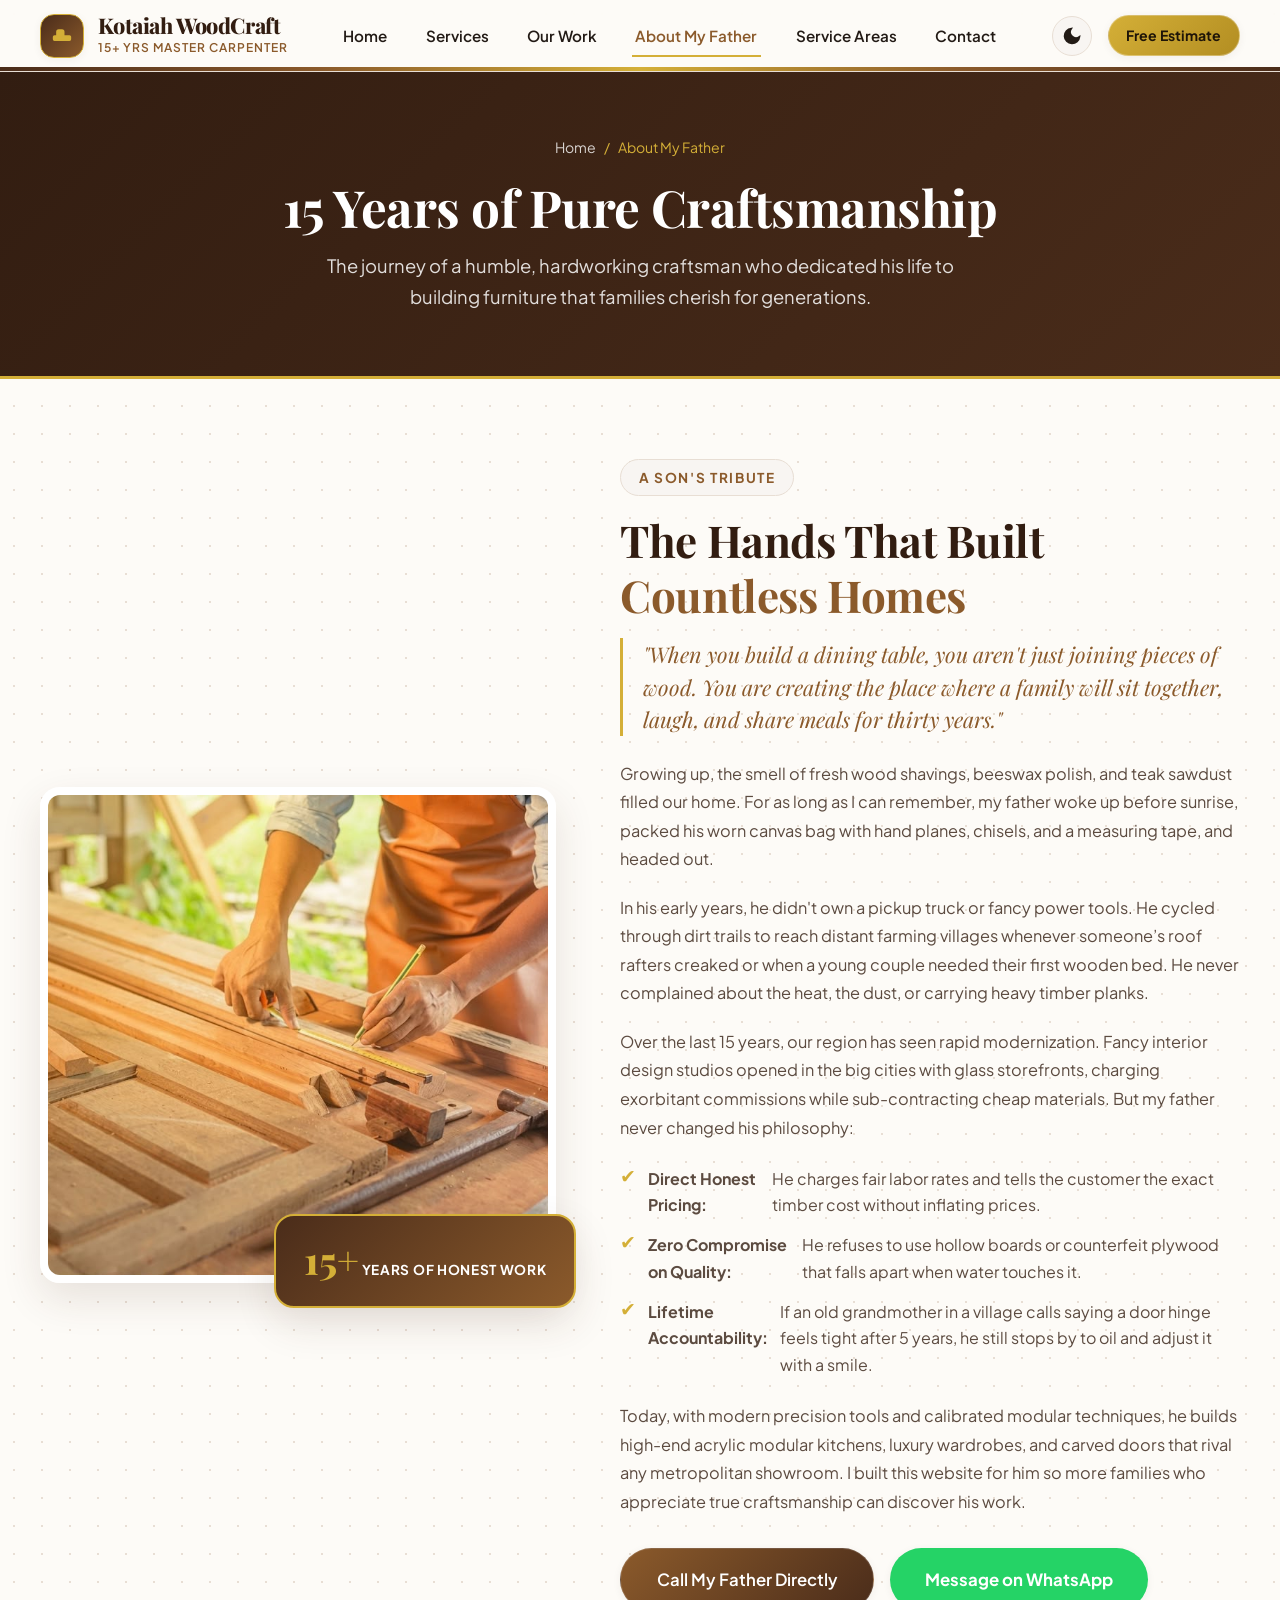
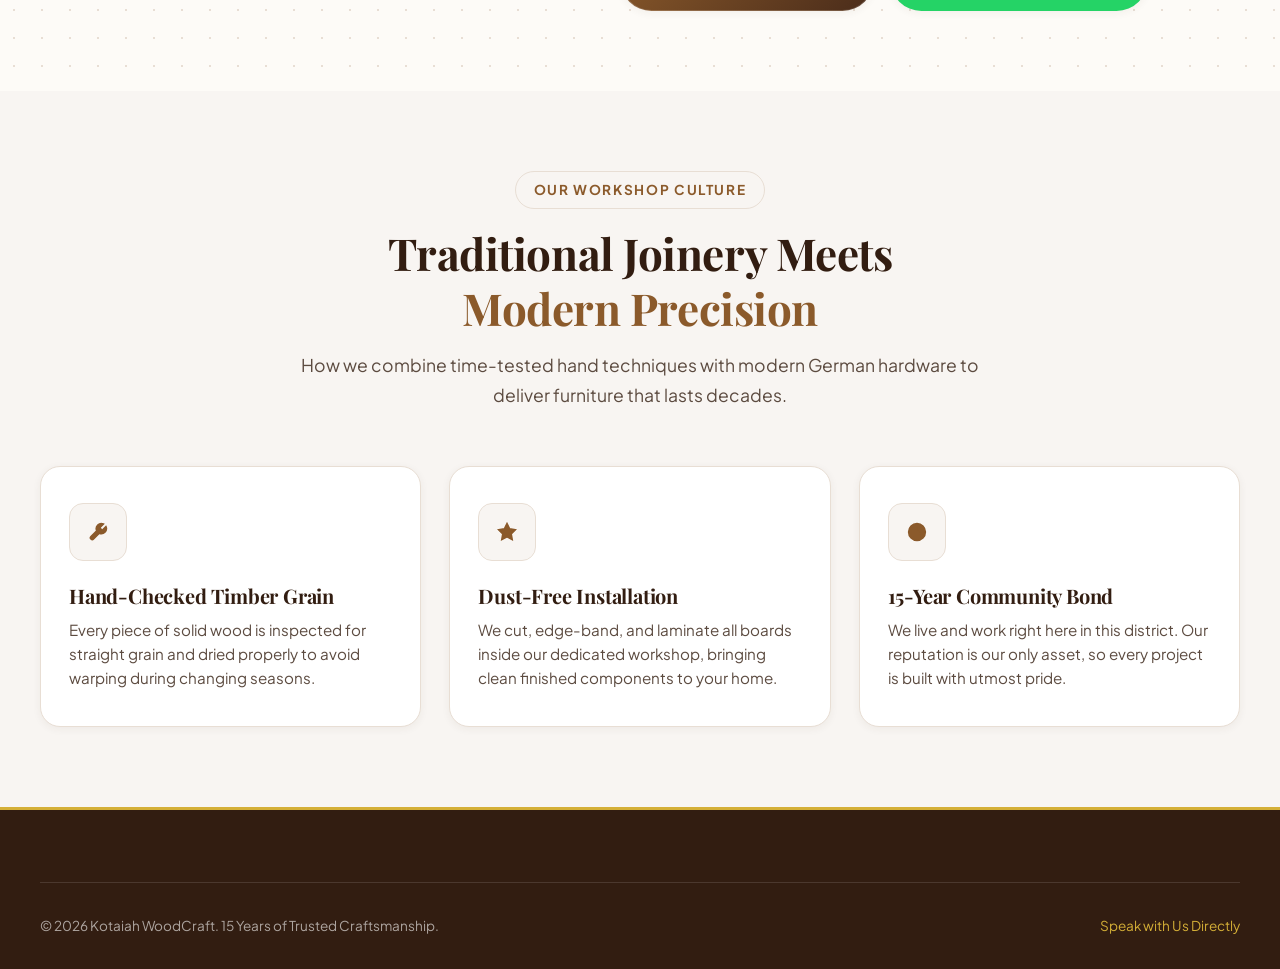
==== commit 0b14c285: "fix image paths" ====
--- a/about.html
+++ b/about.html
@@ -72,7 +72,7 @@
         <div class="about-father-layout">
           <div class="about-father-visual">
             <div class="father-img-frame">
-              <img src="https://images.unsplash.com/photo-1540555700478-4be289fbecef?auto=format&fit=crop&w=900&q=80" alt="Master Carpenter in his workshop" class="father-img">
+              <img src="assets/images/carpenter.jpeg" alt="Master Carpenter in his workshop" class="father-img">
             </div>
             <div class="father-experience-badge">
               <span class="father-badge-num">15+</span>
